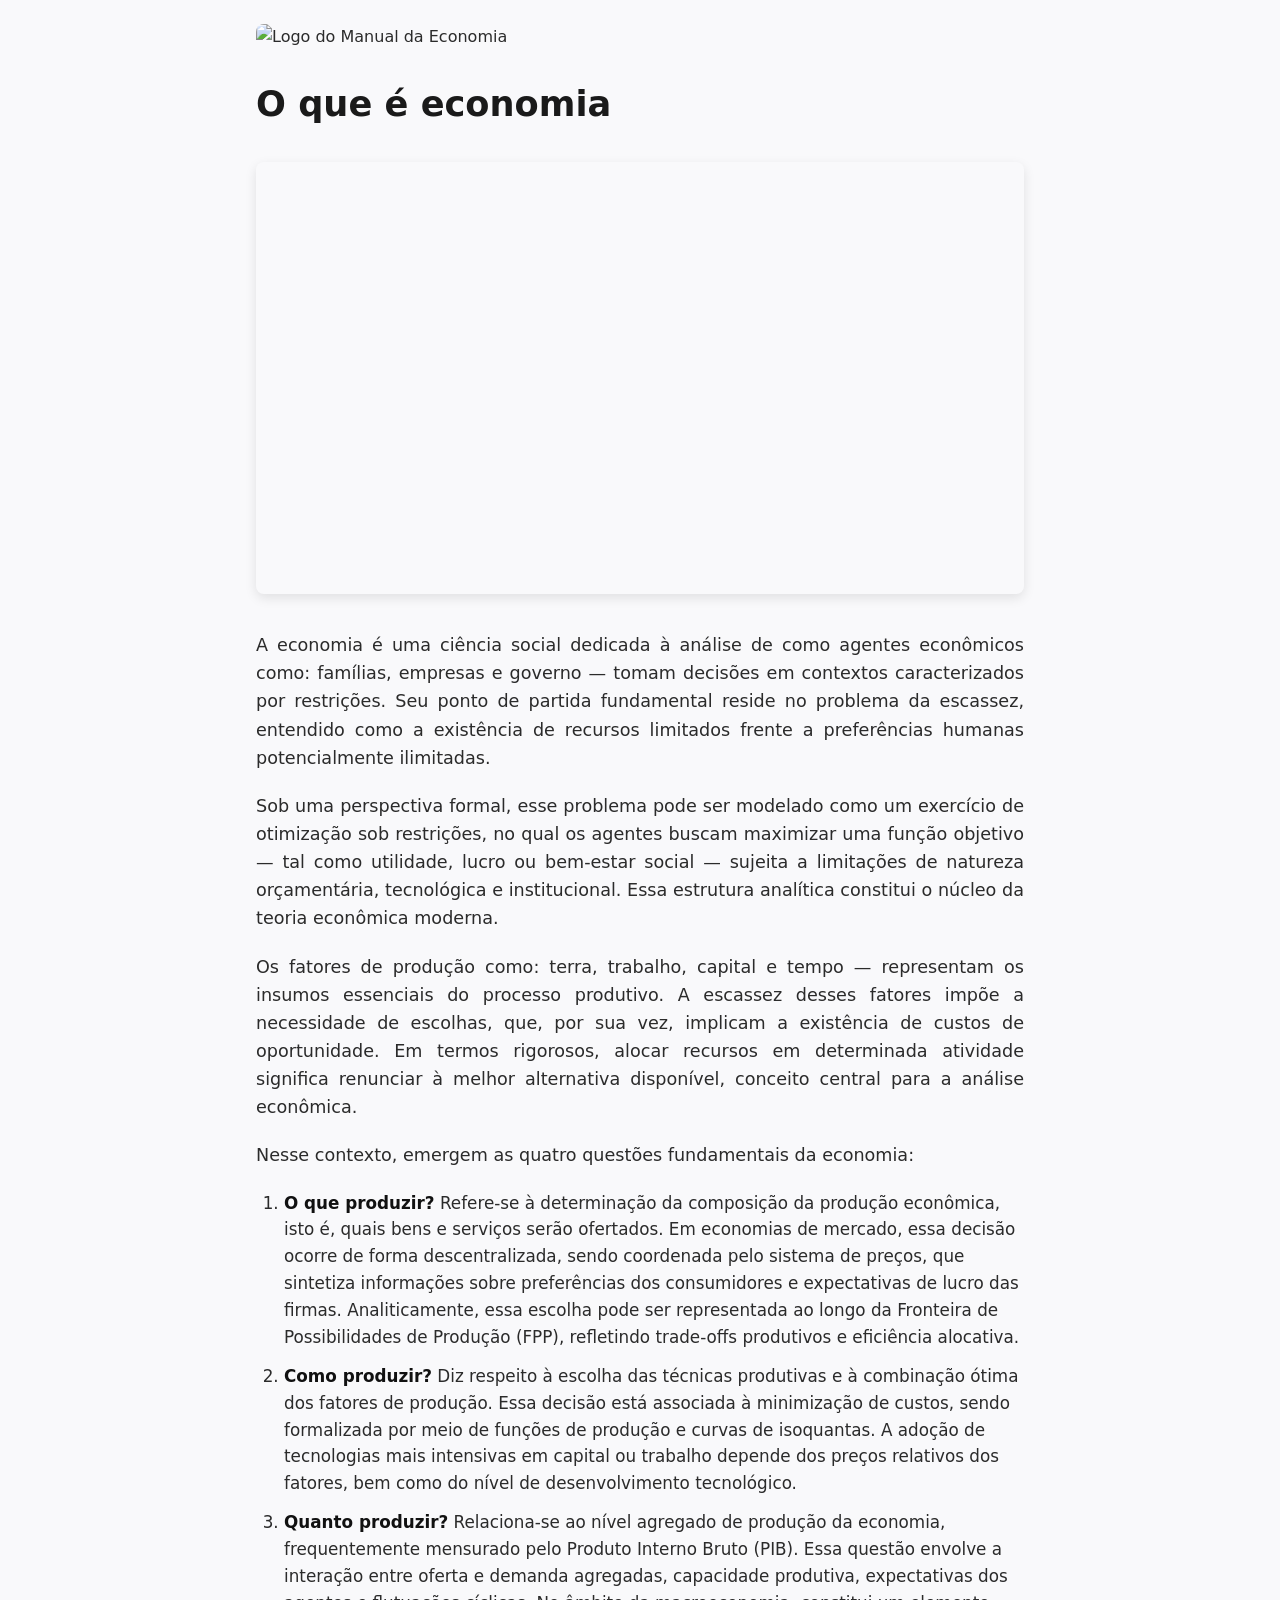
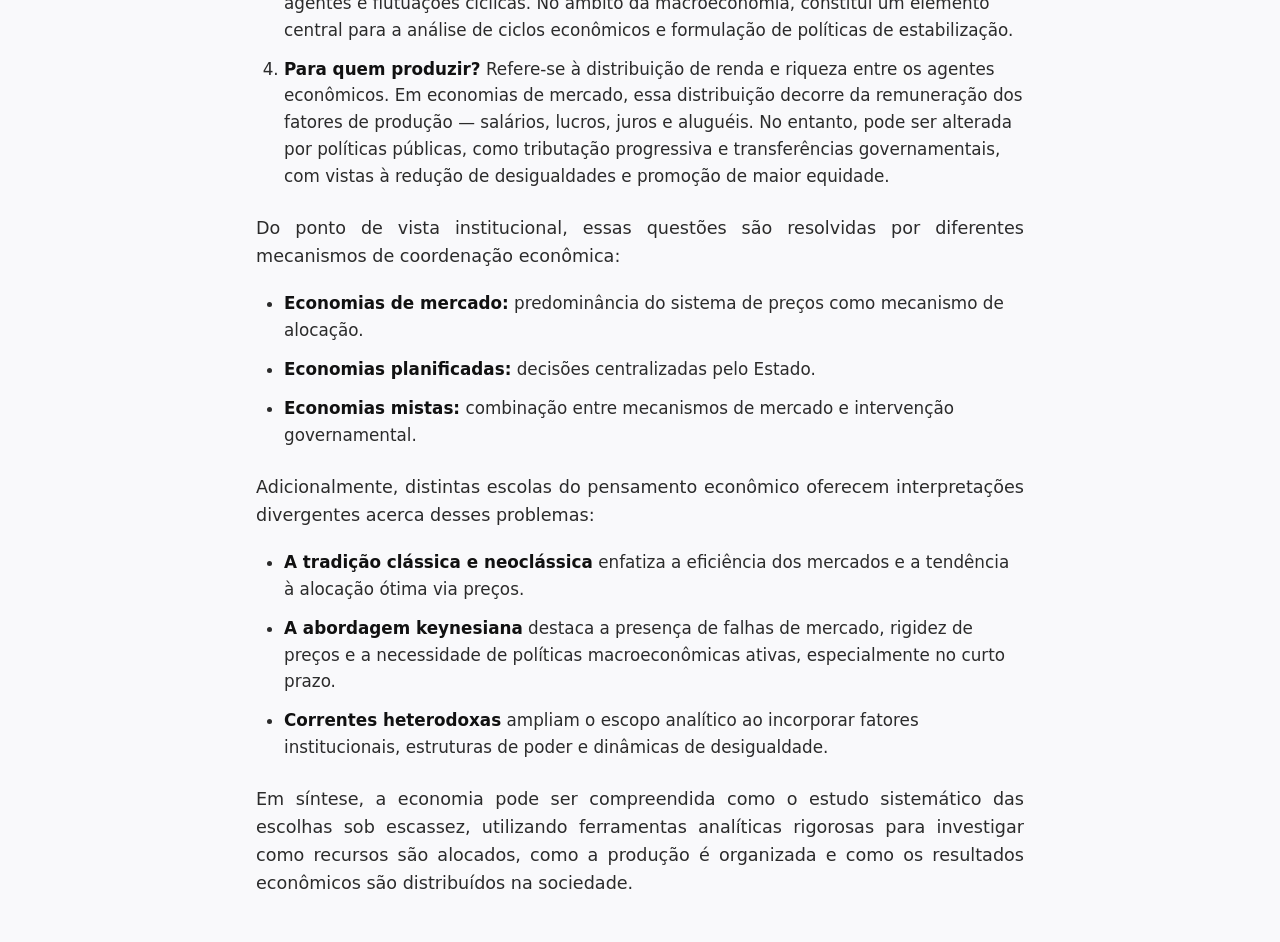
==== index.html @ 0f22dcec "Add files via upload" ====
<!DOCTYPE html>
<html lang="pt-br">
<head>
    <meta charset="UTF-8">
    <meta name="viewport" content="width=device-width, initial-scale=1.0">
    <link rel="shortcut icon" href="favicon.ico" type="image/x-icon">
    <link rel="stylesheet" href="styles.css">
    <title>Manual da Economia</title>
</head>
<body>
    <img src="Design sem nome.png" alt="Logo do Manual da Economia">
    
    <h1>O que é economia</h1>
    <iframe width="560" height="315" src="https://www.youtube.com/embed/994Bpb-o7Cg?si=yHhOIP6OdHdPiMO-" title="YouTube video player" frameborder="0" allow="accelerometer; autoplay; clipboard-write; encrypted-media; gyroscope; picture-in-picture; web-share" referrerpolicy="strict-origin-when-cross-origin" allowfullscreen></iframe>

    <p>A economia é uma ciência social dedicada à análise de como agentes econômicos como: famílias, empresas e governo — tomam decisões em contextos caracterizados por restrições. Seu ponto de partida fundamental reside no problema da escassez, entendido como a existência de recursos limitados frente a preferências humanas potencialmente ilimitadas.</p>
    
    <p>Sob uma perspectiva formal, esse problema pode ser modelado como um exercício de otimização sob restrições, no qual os agentes buscam maximizar uma função objetivo — tal como utilidade, lucro ou bem-estar social — sujeita a limitações de natureza orçamentária, tecnológica e institucional. Essa estrutura analítica constitui o núcleo da teoria econômica moderna.</p>
    
    <p>Os fatores de produção como: terra, trabalho, capital e tempo — representam os insumos essenciais do processo produtivo. A escassez desses fatores impõe a necessidade de escolhas, que, por sua vez, implicam a existência de custos de oportunidade. Em termos rigorosos, alocar recursos em determinada atividade significa renunciar à melhor alternativa disponível, conceito central para a análise econômica.</p>
    
    <p>Nesse contexto, emergem as quatro questões fundamentais da economia:</p>
    
    <ol>
        <li><strong>O que produzir?</strong> Refere-se à determinação da composição da produção econômica, isto é, quais bens e serviços serão ofertados. Em economias de mercado, essa decisão ocorre de forma descentralizada, sendo coordenada pelo sistema de preços, que sintetiza informações sobre preferências dos consumidores e expectativas de lucro das firmas. Analiticamente, essa escolha pode ser representada ao longo da Fronteira de Possibilidades de Produção (FPP), refletindo trade-offs produtivos e eficiência alocativa.</li>
        
        <li><strong>Como produzir?</strong> Diz respeito à escolha das técnicas produtivas e à combinação ótima dos fatores de produção. Essa decisão está associada à minimização de custos, sendo formalizada por meio de funções de produção e curvas de isoquantas. A adoção de tecnologias mais intensivas em capital ou trabalho depende dos preços relativos dos fatores, bem como do nível de desenvolvimento tecnológico.</li>
        
        <li><strong>Quanto produzir?</strong> Relaciona-se ao nível agregado de produção da economia, frequentemente mensurado pelo Produto Interno Bruto (PIB). Essa questão envolve a interação entre oferta e demanda agregadas, capacidade produtiva, expectativas dos agentes e flutuações cíclicas. No âmbito da macroeconomia, constitui um elemento central para a análise de ciclos econômicos e formulação de políticas de estabilização.</li>
        
        <li><strong>Para quem produzir?</strong> Refere-se à distribuição de renda e riqueza entre os agentes econômicos. Em economias de mercado, essa distribuição decorre da remuneração dos fatores de produção — salários, lucros, juros e aluguéis. No entanto, pode ser alterada por políticas públicas, como tributação progressiva e transferências governamentais, com vistas à redução de desigualdades e promoção de maior equidade.</li>
    </ol>

    <p>Do ponto de vista institucional, essas questões são resolvidas por diferentes mecanismos de coordenação econômica:</p>
    
    <ul>
        <li><strong>Economias de mercado:</strong> predominância do sistema de preços como mecanismo de alocação.</li>
        <li><strong>Economias planificadas:</strong> decisões centralizadas pelo Estado.</li>
        <li><strong>Economias mistas:</strong> combinação entre mecanismos de mercado e intervenção governamental.</li>
    </ul>

    <p>Adicionalmente, distintas escolas do pensamento econômico oferecem interpretações divergentes acerca desses problemas:</p>
    
    <ul>
        <li><strong>A tradição clássica e neoclássica</strong> enfatiza a eficiência dos mercados e a tendência à alocação ótima via preços.</li>
        <li><strong>A abordagem keynesiana</strong> destaca a presença de falhas de mercado, rigidez de preços e a necessidade de políticas macroeconômicas ativas, especialmente no curto prazo.</li>
        <li><strong>Correntes heterodoxas</strong> ampliam o escopo analítico ao incorporar fatores institucionais, estruturas de poder e dinâmicas de desigualdade.</li>
    </ul>

    <p>Em síntese, a economia pode ser compreendida como o estudo sistemático das escolhas sob escassez, utilizando ferramentas analíticas rigorosas para investigar como recursos são alocados, como a produção é organizada e como os resultados econômicos são distribuídos na sociedade.</p>
</body>
</html>
---- styles.css ----
/* Reset básico e tipografia */
* {
    box-sizing: border-box;
    margin: 0;
    padding: 0;
}

body {
    font-family: system-ui, -apple-system, BlinkMacSystemFont, 'Segoe UI', Roboto, Oxygen, Ubuntu, Cantarell, sans-serif;
    line-height: 1.6;
    color: #2b2b2b;
    background-color: #f9f9fb;
    
    /* Centraliza o conteúdo e ajusta a largura máxima para leitura confortável */
    max-width: 800px;
    margin: 0 auto;
    padding: 24px 16px;
}

/* Imagem da logo/banner */
img {
    max-width: 100%;
    height: auto;
    display: block;
    margin: 0 auto 32px auto;
    border-radius: 8px;
}

/* Vídeo do YouTube Responsivo */
iframe {
    width: 100%;
    max-width: 100%;
    height: auto;
    aspect-ratio: 16 / 9;
    border: none;
    border-radius: 8px;
    margin: 20px 0 30px 0;
    box-shadow: 0 4px 12px rgba(0, 0, 0, 0.1);
}

/* Estilização dos títulos */
h1 {
    font-size: 2.2rem;
    color: #1a1a1a;
    margin-bottom: 16px;
    line-height: 1.25;
}

/* Parágrafos */
p {
    margin-bottom: 20px;
    font-size: 1.1rem;
    text-align: justify;
}

/* Listas numeradas (ol) e não ordenadas (ul) */
ol, ul {
    margin: 0 0 24px 28px;
}

li {
    margin-bottom: 12px;
    font-size: 1.05rem;
}

strong {
    color: #111;
}

/* Cabeçalho e Navegação */
header {
    margin-bottom: 24px;
    border-bottom: 1px solid #e1e4e8;
    padding-bottom: 16px;
}

nav ul {
    list-style: none;
    margin: 0;
    padding: 0;
    display: flex;
    gap: 20px;
}

nav a {
    text-decoration: none;
    color: #0366d6;
    font-weight: 600;
}

nav a:hover {
    text-decoration: underline;
}

/* Rodapé e Botões */
footer {
    margin-top: 40px;
    padding-top: 20px;
    border-top: 1px solid #e1e4e8;
    display: flex;
    justify-content: space-between;
}

.btn {
    display: inline-block;
    padding: 10px 18px;
    background-color: #0366d6;
    color: white;
    text-decoration: none;
    border-radius: 6px;
    font-weight: 600;
    transition: background-color 0.2s;
}

.btn:hover {
    background-color: #0056b3;
}
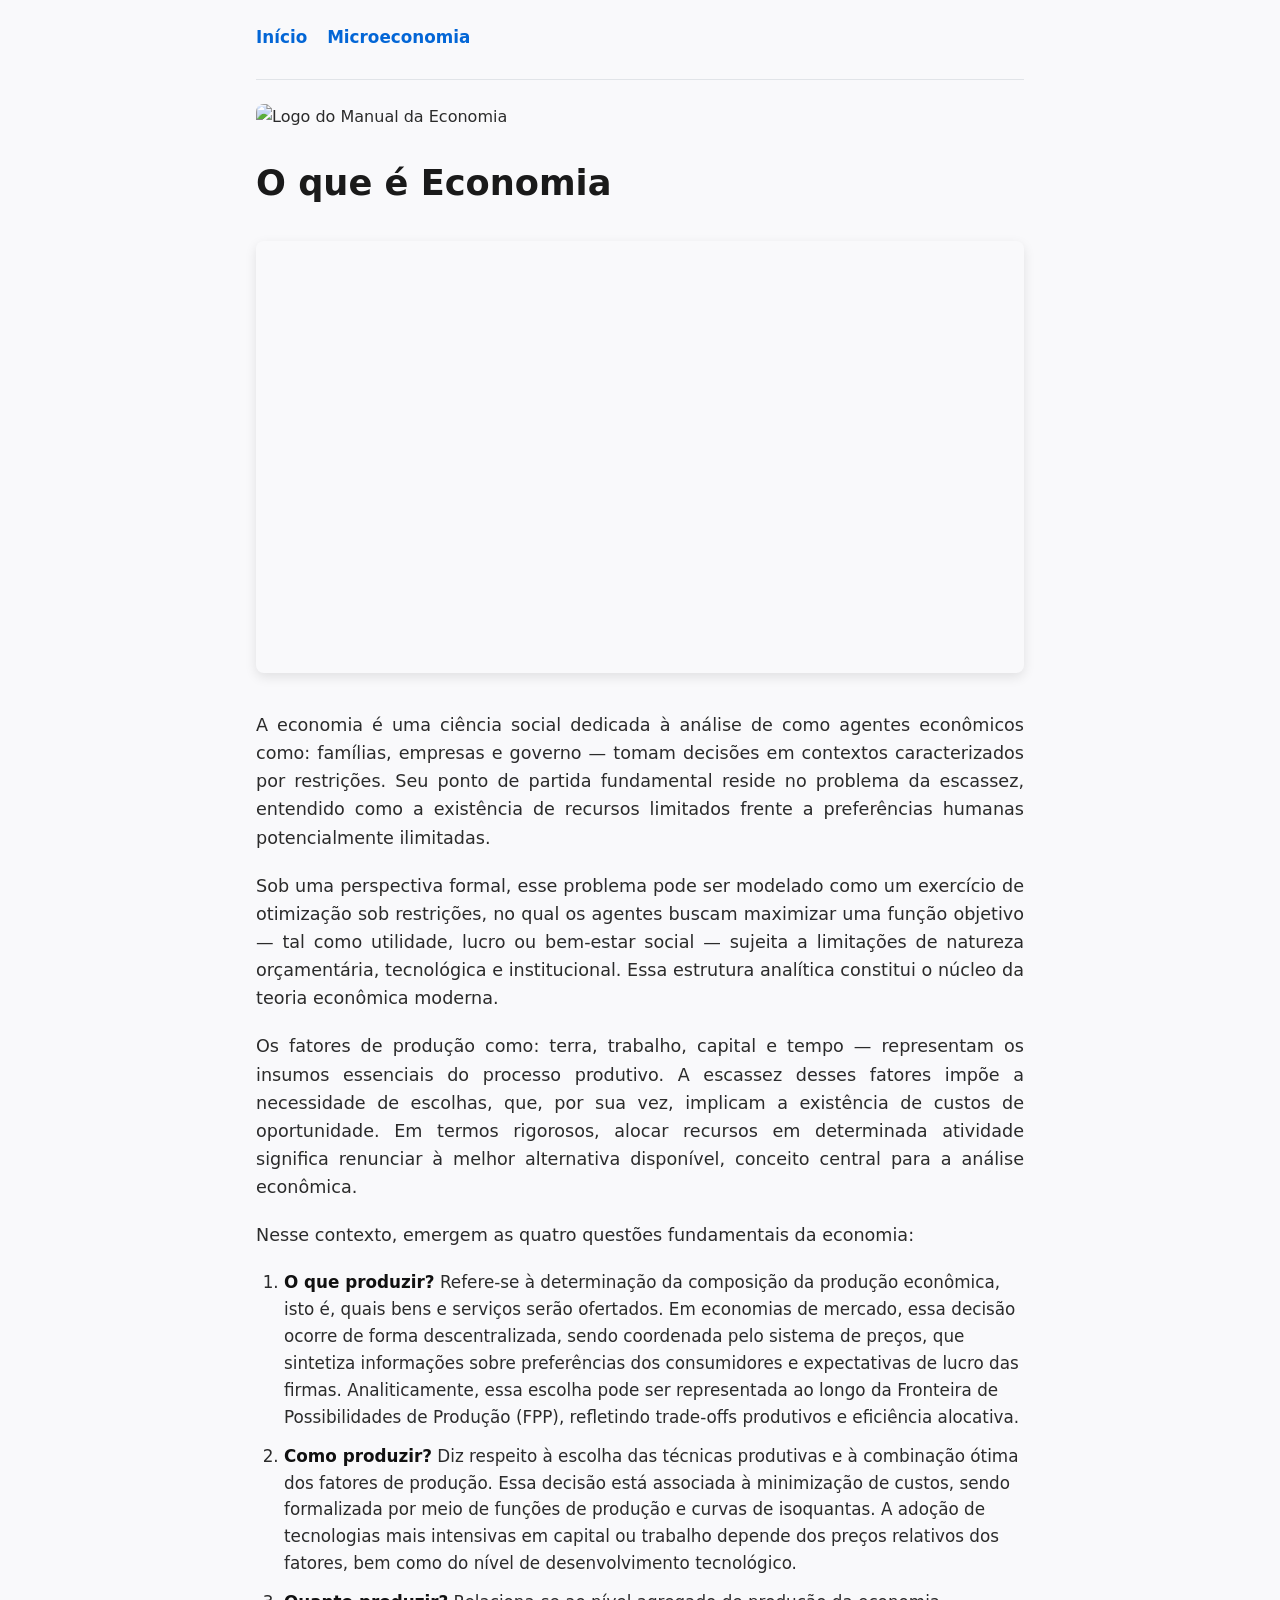
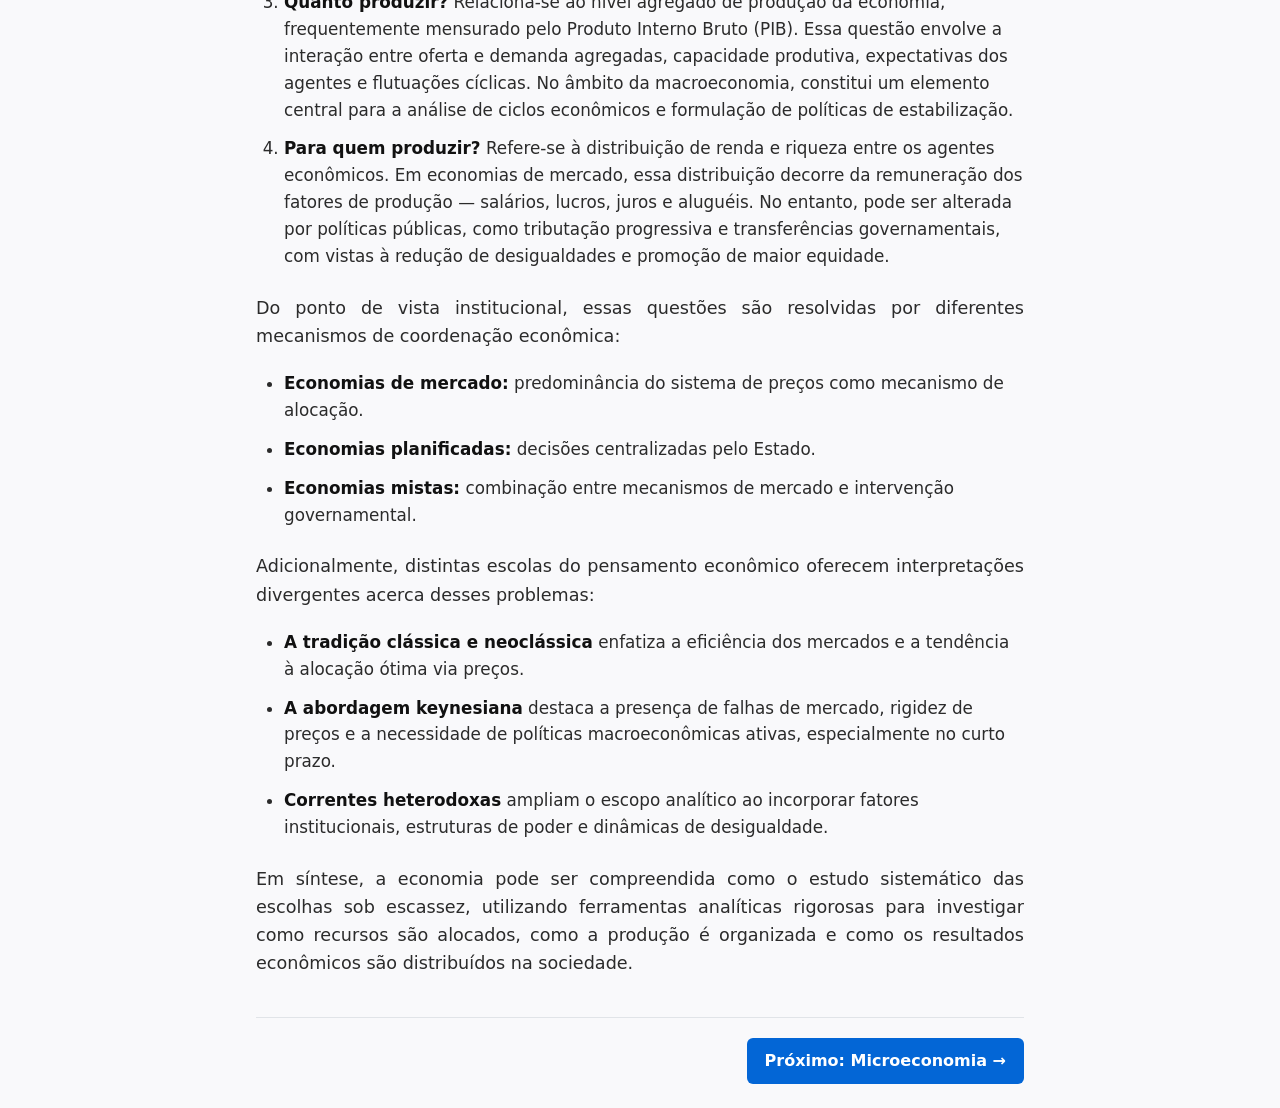
==== commit 3c73af2f: "Enhance index.html with navigation and footer Added navigation and footer sections to index.html, up" ====
--- a/index.html
+++ b/index.html
@@ -5,12 +5,22 @@
     <meta name="viewport" content="width=device-width, initial-scale=1.0">
     <link rel="shortcut icon" href="favicon.ico" type="image/x-icon">
     <link rel="stylesheet" href="styles.css">
-    <title>Manual da Economia</title>
+    <title>Manual da Economia - O que é Economia</title>
 </head>
 <body>
+    <header>
+        <nav>
+            <ul>
+                <li><a href="index.html">Início</a></li>
+                <li><a href="microeconomia.html">Microeconomia</a></li>
+            </ul>
+        </nav>
+    </header>
+
     <img src="Design sem nome.png" alt="Logo do Manual da Economia">
     
-    <h1>O que é economia</h1>
+    <h1>O que é Economia</h1>
+    
     <iframe width="560" height="315" src="https://www.youtube.com/embed/994Bpb-o7Cg?si=yHhOIP6OdHdPiMO-" title="YouTube video player" frameborder="0" allow="accelerometer; autoplay; clipboard-write; encrypted-media; gyroscope; picture-in-picture; web-share" referrerpolicy="strict-origin-when-cross-origin" allowfullscreen></iframe>
 
     <p>A economia é uma ciência social dedicada à análise de como agentes econômicos como: famílias, empresas e governo — tomam decisões em contextos caracterizados por restrições. Seu ponto de partida fundamental reside no problema da escassez, entendido como a existência de recursos limitados frente a preferências humanas potencialmente ilimitadas.</p>
@@ -48,5 +58,10 @@
     </ul>
 
     <p>Em síntese, a economia pode ser compreendida como o estudo sistemático das escolhas sob escassez, utilizando ferramentas analíticas rigorosas para investigar como recursos são alocados, como a produção é organizada e como os resultados econômicos são distribuídos na sociedade.</p>
+
+    <footer>
+        <div></div>
+        <a href="microeconomia.html" class="btn">Próximo: Microeconomia &rarr;</a>
+    </footer>
 </body>
-</html>+</html>
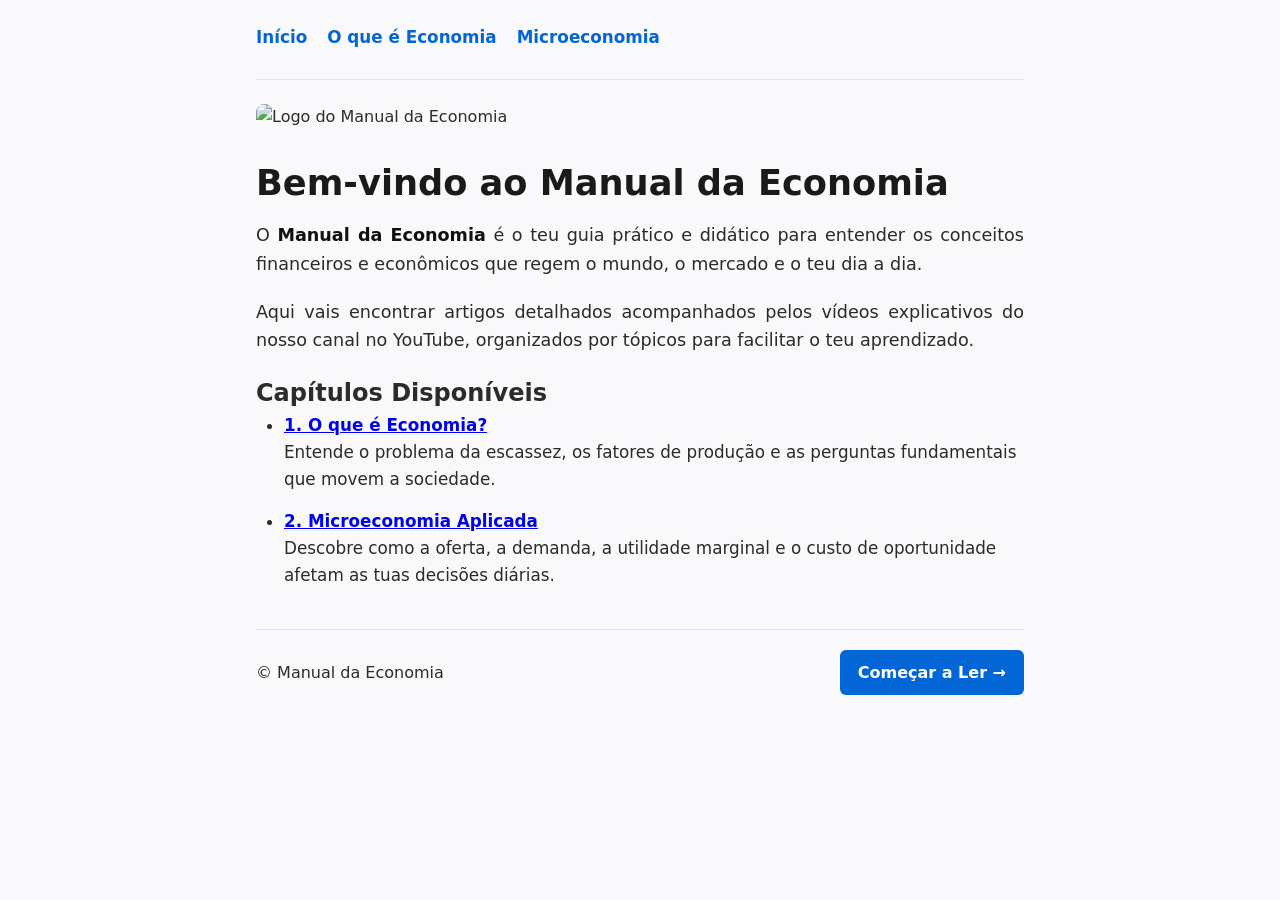
==== commit 794b6e84: "Criação da página inicial" ====
--- a/index.html
+++ b/index.html
@@ -5,63 +5,43 @@
     <meta name="viewport" content="width=device-width, initial-scale=1.0">
     <link rel="shortcut icon" href="favicon.ico" type="image/x-icon">
     <link rel="stylesheet" href="styles.css">
-    <title>Manual da Economia - O que é Economia</title>
+    <title>Manual da Economia - Início</title>
 </head>
 <body>
     <header>
         <nav>
             <ul>
                 <li><a href="index.html">Início</a></li>
+                <li><a href="o-que-e-economia.html">O que é Economia</a></li>
                 <li><a href="microeconomia.html">Microeconomia</a></li>
             </ul>
         </nav>
     </header>
 
-    <img src="Design sem nome.png" alt="Logo do Manual da Economia">
+    <img src="logo.png" alt="Logo do Manual da Economia">
     
-    <h1>O que é Economia</h1>
+    <h1>Bem-vindo ao Manual da Economia</h1>
+
+    <p>O <strong>Manual da Economia</strong> é o teu guia prático e didático para entender os conceitos financeiros e econômicos que regem o mundo, o mercado e o teu dia a dia.</p>
     
-    <iframe width="560" height="315" src="https://www.youtube.com/embed/994Bpb-o7Cg?si=yHhOIP6OdHdPiMO-" title="YouTube video player" frameborder="0" allow="accelerometer; autoplay; clipboard-write; encrypted-media; gyroscope; picture-in-picture; web-share" referrerpolicy="strict-origin-when-cross-origin" allowfullscreen></iframe>
+    <p>Aqui vais encontrar artigos detalhados acompanhados pelos vídeos explicativos do nosso canal no YouTube, organizados por tópicos para facilitar o teu aprendizado.</p>
 
-    <p>A economia é uma ciência social dedicada à análise de como agentes econômicos como: famílias, empresas e governo — tomam decisões em contextos caracterizados por restrições. Seu ponto de partida fundamental reside no problema da escassez, entendido como a existência de recursos limitados frente a preferências humanas potencialmente ilimitadas.</p>
-    
-    <p>Sob uma perspectiva formal, esse problema pode ser modelado como um exercício de otimização sob restrições, no qual os agentes buscam maximizar uma função objetivo — tal como utilidade, lucro ou bem-estar social — sujeita a limitações de natureza orçamentária, tecnológica e institucional. Essa estrutura analítica constitui o núcleo da teoria econômica moderna.</p>
-    
-    <p>Os fatores de produção como: terra, trabalho, capital e tempo — representam os insumos essenciais do processo produtivo. A escassez desses fatores impõe a necessidade de escolhas, que, por sua vez, implicam a existência de custos de oportunidade. Em termos rigorosos, alocar recursos em determinada atividade significa renunciar à melhor alternativa disponível, conceito central para a análise econômica.</p>
-    
-    <p>Nesse contexto, emergem as quatro questões fundamentais da economia:</p>
-    
-    <ol>
-        <li><strong>O que produzir?</strong> Refere-se à determinação da composição da produção econômica, isto é, quais bens e serviços serão ofertados. Em economias de mercado, essa decisão ocorre de forma descentralizada, sendo coordenada pelo sistema de preços, que sintetiza informações sobre preferências dos consumidores e expectativas de lucro das firmas. Analiticamente, essa escolha pode ser representada ao longo da Fronteira de Possibilidades de Produção (FPP), refletindo trade-offs produtivos e eficiência alocativa.</li>
-        
-        <li><strong>Como produzir?</strong> Diz respeito à escolha das técnicas produtivas e à combinação ótima dos fatores de produção. Essa decisão está associada à minimização de custos, sendo formalizada por meio de funções de produção e curvas de isoquantas. A adoção de tecnologias mais intensivas em capital ou trabalho depende dos preços relativos dos fatores, bem como do nível de desenvolvimento tecnológico.</li>
-        
-        <li><strong>Quanto produzir?</strong> Relaciona-se ao nível agregado de produção da economia, frequentemente mensurado pelo Produto Interno Bruto (PIB). Essa questão envolve a interação entre oferta e demanda agregadas, capacidade produtiva, expectativas dos agentes e flutuações cíclicas. No âmbito da macroeconomia, constitui um elemento central para a análise de ciclos econômicos e formulação de políticas de estabilização.</li>
-        
-        <li><strong>Para quem produzir?</strong> Refere-se à distribuição de renda e riqueza entre os agentes econômicos. Em economias de mercado, essa distribuição decorre da remuneração dos fatores de produção — salários, lucros, juros e aluguéis. No entanto, pode ser alterada por políticas públicas, como tributação progressiva e transferências governamentais, com vistas à redução de desigualdades e promoção de maior equidade.</li>
-    </ol>
-
-    <p>Do ponto de vista institucional, essas questões são resolvidas por diferentes mecanismos de coordenação econômica:</p>
+    <h2>Capítulos Disponíveis</h2>
     
     <ul>
-        <li><strong>Economias de mercado:</strong> predominância do sistema de preços como mecanismo de alocação.</li>
-        <li><strong>Economias planificadas:</strong> decisões centralizadas pelo Estado.</li>
-        <li><strong>Economias mistas:</strong> combinação entre mecanismos de mercado e intervenção governamental.</li>
+        <li>
+            <strong><a href="o-que-e-economia.html">1. O que é Economia?</a></strong><br>
+            Entende o problema da escassez, os fatores de produção e as perguntas fundamentais que movem a sociedade.
+        </li>
+        <li style="margin-top: 15px;">
+            <strong><a href="microeconomia.html">2. Microeconomia Aplicada</a></strong><br>
+            Descobre como a oferta, a demanda, a utilidade marginal e o custo de oportunidade afetam as tuas decisões diárias.
+        </li>
     </ul>
 
-    <p>Adicionalmente, distintas escolas do pensamento econômico oferecem interpretações divergentes acerca desses problemas:</p>
-    
-    <ul>
-        <li><strong>A tradição clássica e neoclássica</strong> enfatiza a eficiência dos mercados e a tendência à alocação ótima via preços.</li>
-        <li><strong>A abordagem keynesiana</strong> destaca a presença de falhas de mercado, rigidez de preços e a necessidade de políticas macroeconômicas ativas, especialmente no curto prazo.</li>
-        <li><strong>Correntes heterodoxas</strong> ampliam o escopo analítico ao incorporar fatores institucionais, estruturas de poder e dinâmicas de desigualdade.</li>
-    </ul>
-
-    <p>Em síntese, a economia pode ser compreendida como o estudo sistemático das escolhas sob escassez, utilizando ferramentas analíticas rigorosas para investigar como recursos são alocados, como a produção é organizada e como os resultados econômicos são distribuídos na sociedade.</p>
-
     <footer>
-        <div></div>
-        <a href="microeconomia.html" class="btn">Próximo: Microeconomia &rarr;</a>
+        <div>© Manual da Economia</div>
+        <a href="o-que-e-economia.html" class="btn">Começar a Ler &rarr;</a>
     </footer>
 </body>
-</html>
+</html>
--- a/styles.css
+++ b/styles.css
@@ -80,6 +80,7 @@
     padding: 0;
     display: flex;
     gap: 20px;
+    flex-wrap: wrap;
 }
 
 nav a {
@@ -99,6 +100,7 @@
     border-top: 1px solid #e1e4e8;
     display: flex;
     justify-content: space-between;
+    align-items: center;
 }
 
 .btn {
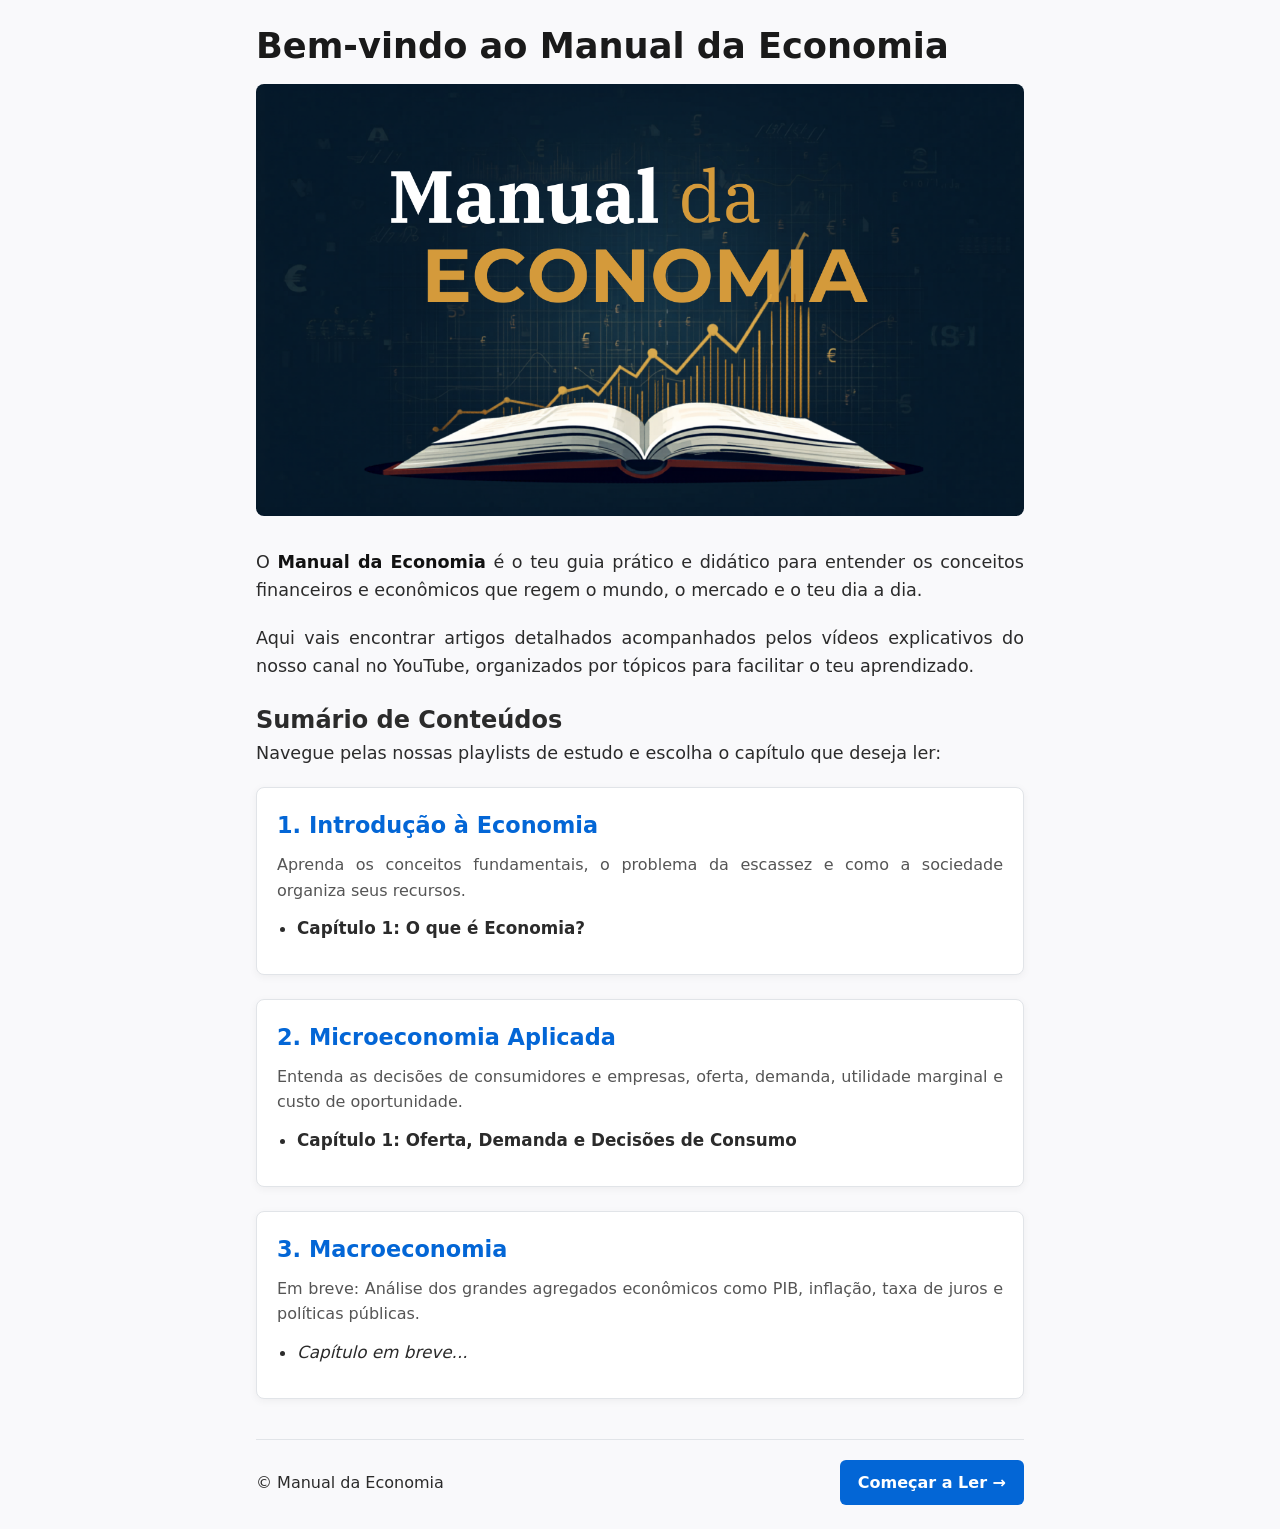
==== commit b5403a52: "Pagina Inicial" ====
--- a/index.html
+++ b/index.html
@@ -8,36 +8,41 @@
     <title>Manual da Economia - Início</title>
 </head>
 <body>
-    <header>
-        <nav>
-            <ul>
-                <li><a href="index.html">Início</a></li>
-                <li><a href="o-que-e-economia.html">O que é Economia</a></li>
-                <li><a href="microeconomia.html">Microeconomia</a></li>
-            </ul>
-        </nav>
-    </header>
+
+    <h1>Bem-vindo ao Manual da Economia</h1>
 
     <img src="logo.png" alt="Logo do Manual da Economia">
-    
-    <h1>Bem-vindo ao Manual da Economia</h1>
 
     <p>O <strong>Manual da Economia</strong> é o teu guia prático e didático para entender os conceitos financeiros e econômicos que regem o mundo, o mercado e o teu dia a dia.</p>
     
     <p>Aqui vais encontrar artigos detalhados acompanhados pelos vídeos explicativos do nosso canal no YouTube, organizados por tópicos para facilitar o teu aprendizado.</p>
 
-    <h2>Capítulos Disponíveis</h2>
-    
-    <ul>
-        <li>
-            <strong><a href="o-que-e-economia.html">1. O que é Economia?</a></strong><br>
-            Entende o problema da escassez, os fatores de produção e as perguntas fundamentais que movem a sociedade.
-        </li>
-        <li style="margin-top: 15px;">
-            <strong><a href="microeconomia.html">2. Microeconomia Aplicada</a></strong><br>
-            Descobre como a oferta, a demanda, a utilidade marginal e o custo de oportunidade afetam as tuas decisões diárias.
-        </li>
-    </ul>
+    <h2>Sumário de Conteúdos</h2>
+    <p>Navegue pelas nossas playlists de estudo e escolha o capítulo que deseja ler:</p>
+
+    <div class="playlist-card">
+        <h2>1. Introdução à Economia</h2>
+        <p>Aprenda os conceitos fundamentais, o problema da escassez e como a sociedade organiza seus recursos.</p>
+        <ul>
+            <li><a href="o-que-e-economia.html">Capítulo 1: O que é Economia?</a></li>
+        </ul>
+    </div>
+
+    <div class="playlist-card">
+        <h2>2. Microeconomia Aplicada</h2>
+        <p>Entenda as decisões de consumidores e empresas, oferta, demanda, utilidade marginal e custo de oportunidade.</p>
+        <ul>
+            <li><a href="microeconomia.html">Capítulo 1: Oferta, Demanda e Decisões de Consumo</a></li>
+        </ul>
+    </div>
+
+    <div class="playlist-card">
+        <h2>3. Macroeconomia</h2>
+        <p>Em breve: Análise dos grandes agregados econômicos como PIB, inflação, taxa de juros e políticas públicas.</p>
+        <ul>
+            <li><em>Capítulo em breve...</em></li>
+        </ul>
+    </div>
 
     <footer>
         <div>© Manual da Economia</div>
--- a/styles.css
+++ b/styles.css
@@ -116,4 +116,41 @@
 
 .btn:hover {
     background-color: #0056b3;
+}
+
+/* Estilos para os Cartões de Playlist/Sumário */
+.playlist-card {
+    background-color: #ffffff;
+    border: 1px solid #e1e4e8;
+    border-radius: 8px;
+    padding: 20px;
+    margin-bottom: 24px;
+    box-shadow: 0 2px 8px rgba(0, 0, 0, 0.05);
+}
+
+.playlist-card h2 {
+    font-size: 1.4rem;
+    color: #0366d6;
+    margin-bottom: 8px;
+}
+
+.playlist-card p {
+    font-size: 1rem;
+    color: #555;
+    margin-bottom: 12px;
+}
+
+.playlist-card ul {
+    margin: 0 0 0 20px;
+}
+
+.playlist-card a {
+    color: #2b2b2b;
+    font-weight: 600;
+    text-decoration: none;
+}
+
+.playlist-card a:hover {
+    color: #0366d6;
+    text-decoration: underline;
 }
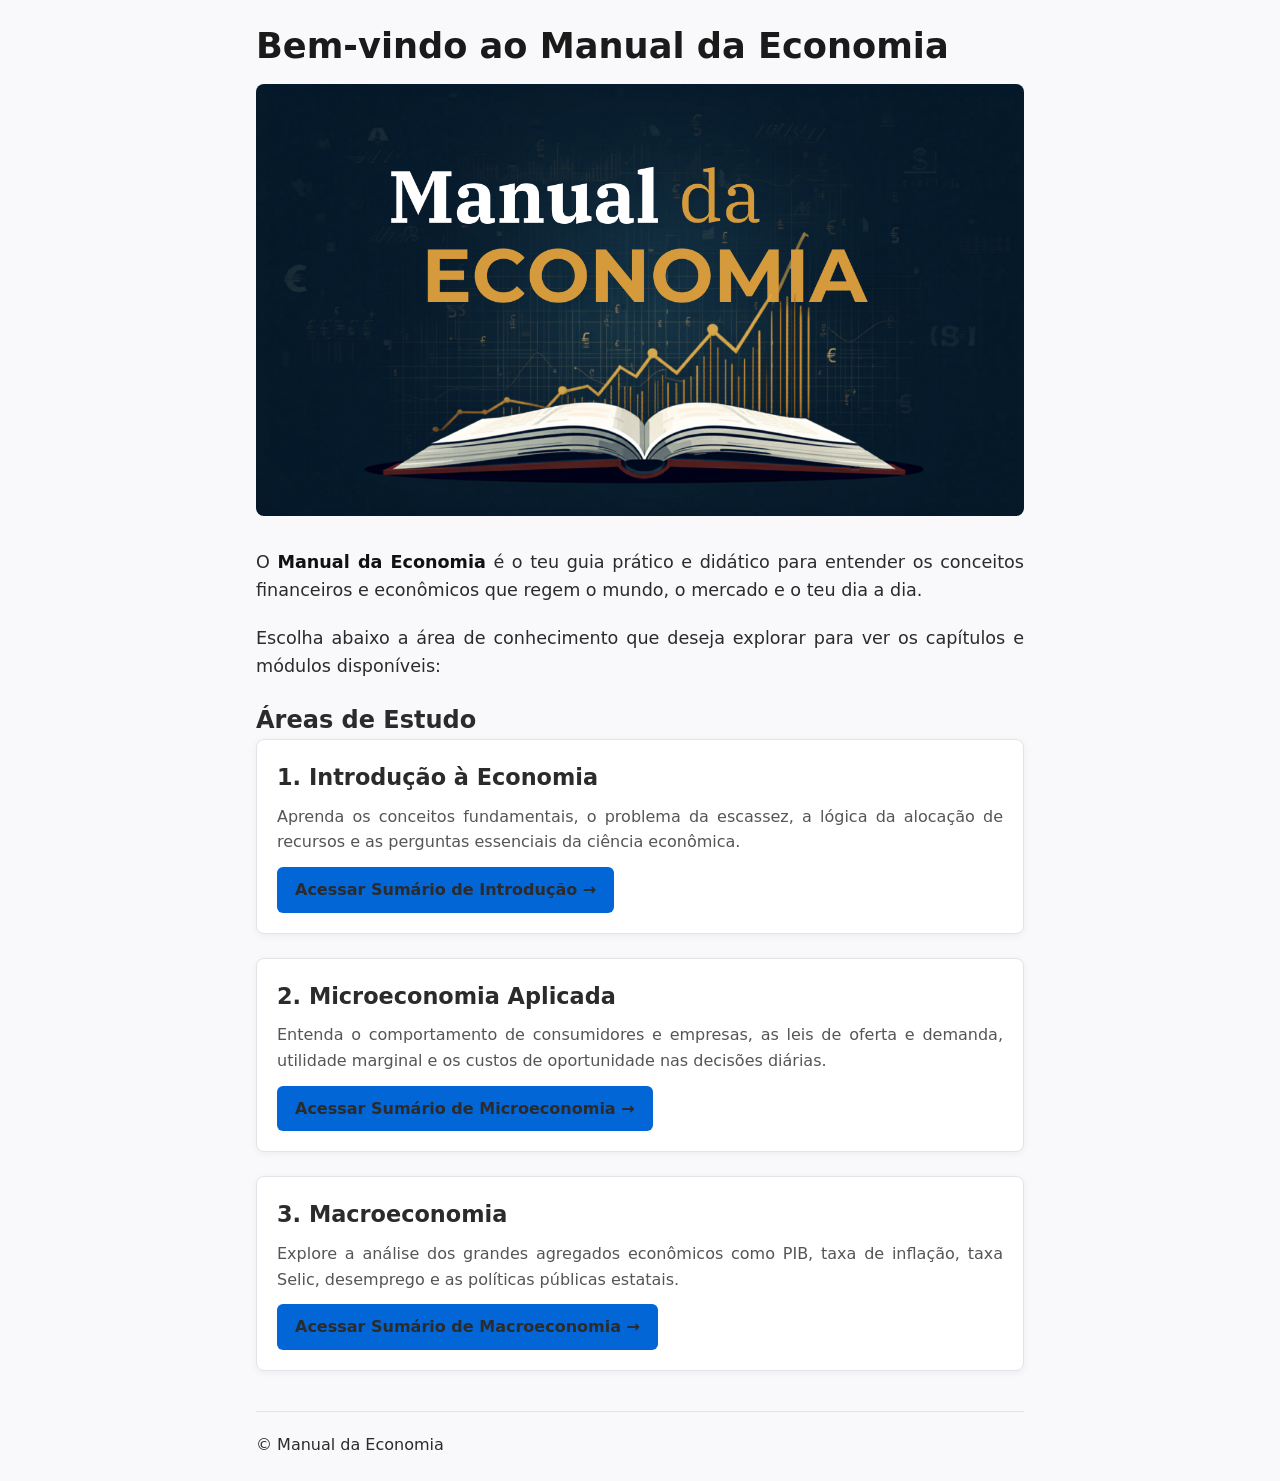
==== commit 5ba4b539: "Pagina Inicial" ====
--- a/index.html
+++ b/index.html
@@ -5,7 +5,7 @@
     <meta name="viewport" content="width=device-width, initial-scale=1.0">
     <link rel="shortcut icon" href="favicon.ico" type="image/x-icon">
     <link rel="stylesheet" href="styles.css">
-    <title>Manual da Economia - Início</title>
+    <title>Manual da Economia - Escolha o seu Campo de Estudo</title>
 </head>
 <body>
 
@@ -15,38 +15,30 @@
 
     <p>O <strong>Manual da Economia</strong> é o teu guia prático e didático para entender os conceitos financeiros e econômicos que regem o mundo, o mercado e o teu dia a dia.</p>
     
-    <p>Aqui vais encontrar artigos detalhados acompanhados pelos vídeos explicativos do nosso canal no YouTube, organizados por tópicos para facilitar o teu aprendizado.</p>
+    <p>Escolha abaixo a área de conhecimento que deseja explorar para ver os capítulos e módulos disponíveis:</p>
 
-    <h2>Sumário de Conteúdos</h2>
-    <p>Navegue pelas nossas playlists de estudo e escolha o capítulo que deseja ler:</p>
+    <h2>Áreas de Estudo</h2>
 
     <div class="playlist-card">
-        <h2>1. Introdução à Economia</h2>
-        <p>Aprenda os conceitos fundamentais, o problema da escassez e como a sociedade organiza seus recursos.</p>
-        <ul>
-            <li><a href="o-que-e-economia.html">Capítulo 1: O que é Economia?</a></li>
-        </ul>
+        <h2><a href="sumario-introducao.html">1. Introdução à Economia</a></h2>
+        <p>Aprenda os conceitos fundamentais, o problema da escassez, a lógica da alocação de recursos e as perguntas essenciais da ciência econômica.</p>
+        <a href="sumario-introducao.html" class="btn">Acessar Sumário de Introdução &rarr;</a>
     </div>
 
     <div class="playlist-card">
-        <h2>2. Microeconomia Aplicada</h2>
-        <p>Entenda as decisões de consumidores e empresas, oferta, demanda, utilidade marginal e custo de oportunidade.</p>
-        <ul>
-            <li><a href="microeconomia.html">Capítulo 1: Oferta, Demanda e Decisões de Consumo</a></li>
-        </ul>
+        <h2><a href="sumario-microeconomia.html">2. Microeconomia Aplicada</a></h2>
+        <p>Entenda o comportamento de consumidores e empresas, as leis de oferta e demanda, utilidade marginal e os custos de oportunidade nas decisões diárias.</p>
+        <a href="sumario-microeconomia.html" class="btn">Acessar Sumário de Microeconomia &rarr;</a>
     </div>
 
     <div class="playlist-card">
-        <h2>3. Macroeconomia</h2>
-        <p>Em breve: Análise dos grandes agregados econômicos como PIB, inflação, taxa de juros e políticas públicas.</p>
-        <ul>
-            <li><em>Capítulo em breve...</em></li>
-        </ul>
+        <h2><a href="sumario-macroeconomia.html">3. Macroeconomia</a></h2>
+        <p>Explore a análise dos grandes agregados econômicos como PIB, taxa de inflação, taxa Selic, desemprego e as políticas públicas estatais.</p>
+        <a href="sumario-macroeconomia.html" class="btn">Acessar Sumário de Macroeconomia &rarr;</a>
     </div>
 
     <footer>
         <div>© Manual da Economia</div>
-        <a href="o-que-e-economia.html" class="btn">Começar a Ler &rarr;</a>
     </footer>
 </body>
 </html>
--- a/styles.css
+++ b/styles.css
@@ -94,6 +94,7 @@
 }
 
 /* Rodapé e Botões */
+/* Rodapé e Botões */
 footer {
     margin-top: 40px;
     padding-top: 20px;
@@ -101,7 +102,9 @@
     display: flex;
     justify-content: space-between;
     align-items: center;
+    gap: 16px; /* Mantém um espaço de segurança se a tela for pequena */
 }
+
 
 .btn {
     display: inline-block;
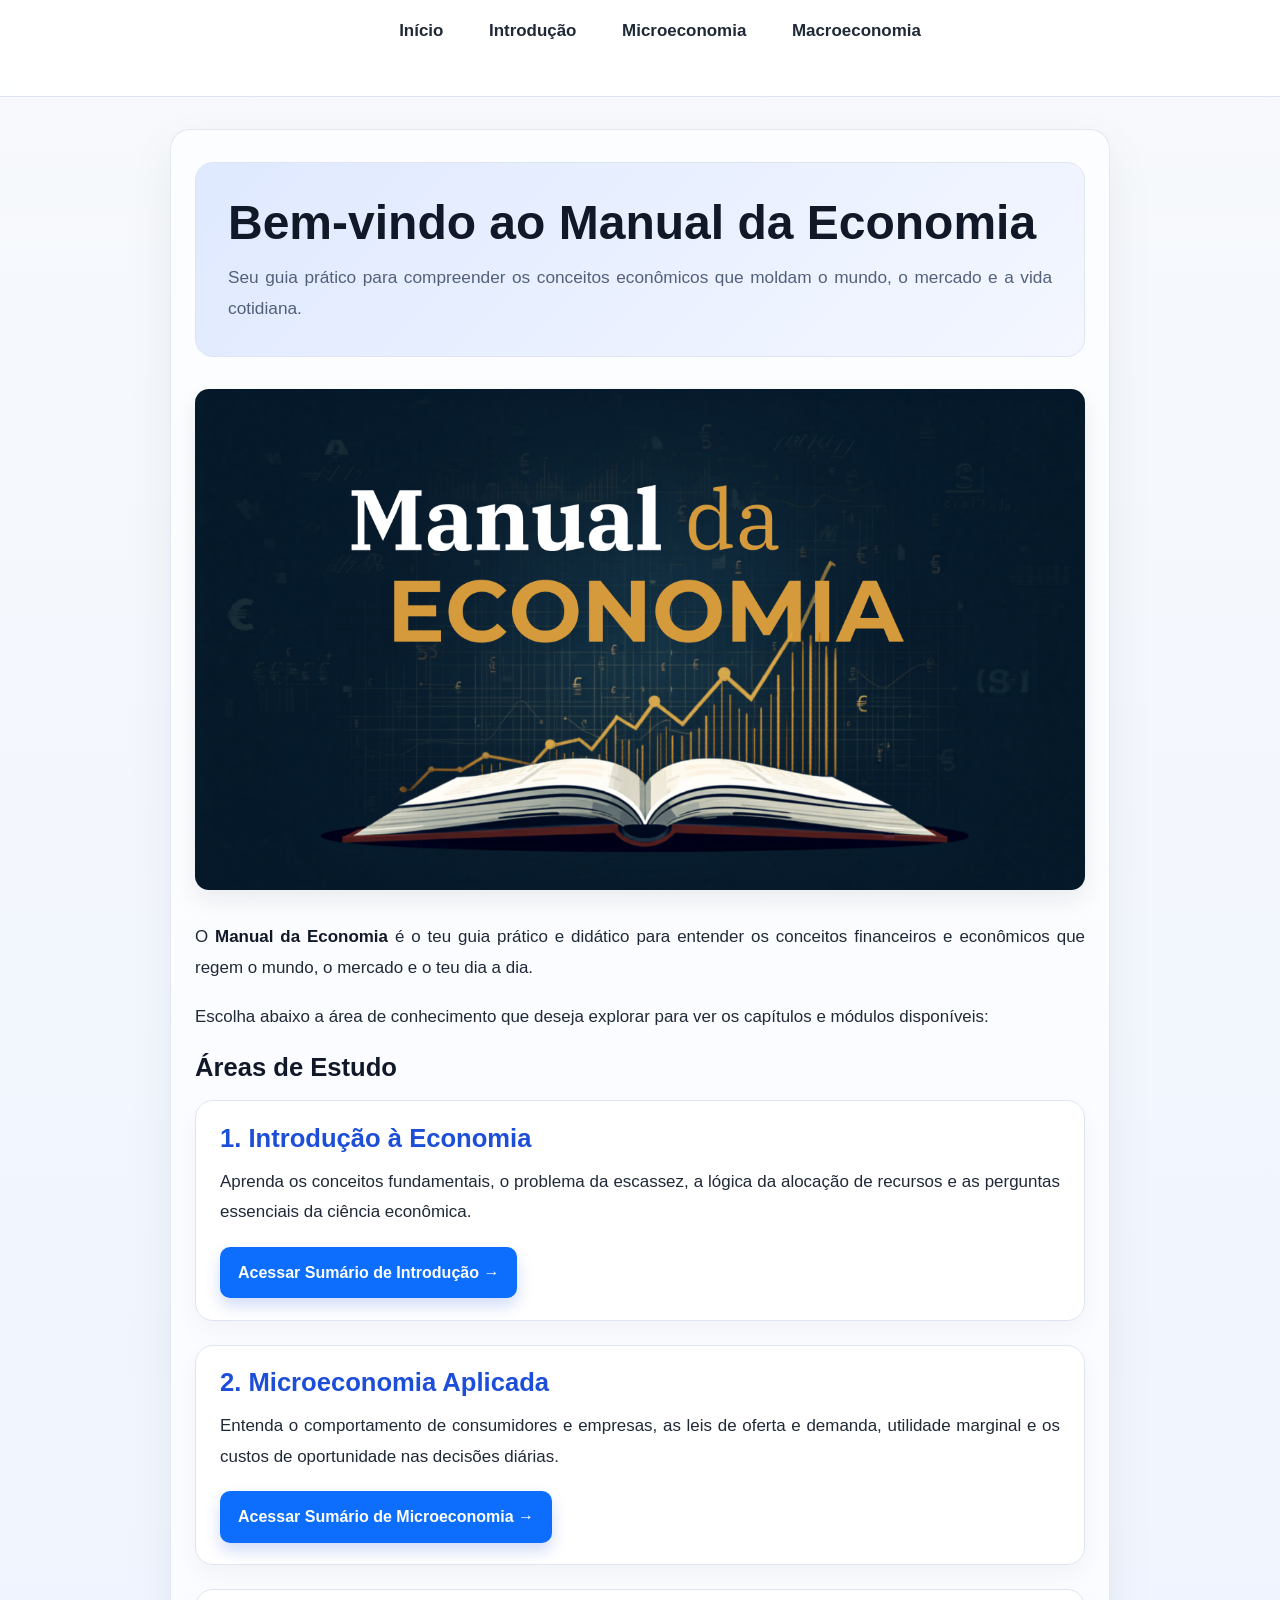
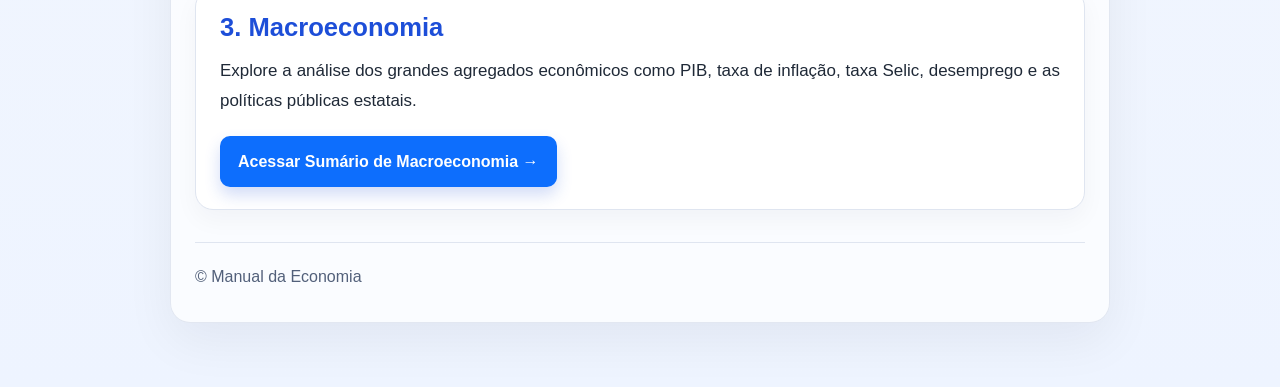
==== commit 8349106a: "Pagina Inicial" ====
--- a/index.html
+++ b/index.html
@@ -5,40 +5,57 @@
     <meta name="viewport" content="width=device-width, initial-scale=1.0">
     <link rel="shortcut icon" href="favicon.ico" type="image/x-icon">
     <link rel="stylesheet" href="styles.css">
-    <title>Manual da Economia - Escolha o seu Campo de Estudo</title>
+    <title>Manual da Economia</title>
 </head>
 <body>
+    <header class="site-header">
+        <nav>
+            <ul>
+                <li><a href="index.html">Início</a></li>
+                <li><a href="sumario-introducao.html">Introdução</a></li>
+                <li><a href="sumario-microeconomia.html">Microeconomia</a></li>
+                <li><a href="sumario-macroeconomia.html">Macroeconomia</a></li>
+            </ul>
+        </nav>
+    </header>
 
-    <h1>Bem-vindo ao Manual da Economia</h1>
+    <div class="page-shell">
+        <main>
+            <section class="hero">
+                <h1>Bem-vindo ao Manual da Economia</h1>
+                <p>Seu guia prático para compreender os conceitos econômicos que moldam o mundo, o mercado e a vida cotidiana.</p>
+            </section>
 
-    <img src="logo.png" alt="Logo do Manual da Economia">
+            <img src="logo.png" alt="Logo do Manual da Economia">
 
-    <p>O <strong>Manual da Economia</strong> é o teu guia prático e didático para entender os conceitos financeiros e econômicos que regem o mundo, o mercado e o teu dia a dia.</p>
-    
-    <p>Escolha abaixo a área de conhecimento que deseja explorar para ver os capítulos e módulos disponíveis:</p>
+            <p>O <strong>Manual da Economia</strong> é o teu guia prático e didático para entender os conceitos financeiros e econômicos que regem o mundo, o mercado e o teu dia a dia.</p>
 
-    <h2>Áreas de Estudo</h2>
+            <p>Escolha abaixo a área de conhecimento que deseja explorar para ver os capítulos e módulos disponíveis:</p>
 
-    <div class="playlist-card">
-        <h2><a href="sumario-introducao.html">1. Introdução à Economia</a></h2>
-        <p>Aprenda os conceitos fundamentais, o problema da escassez, a lógica da alocação de recursos e as perguntas essenciais da ciência econômica.</p>
-        <a href="sumario-introducao.html" class="btn">Acessar Sumário de Introdução &rarr;</a>
+            <h2>Áreas de Estudo</h2>
+
+            <div class="playlist-card">
+                <h2><a href="sumario-introducao.html">1. Introdução à Economia</a></h2>
+                <p>Aprenda os conceitos fundamentais, o problema da escassez, a lógica da alocação de recursos e as perguntas essenciais da ciência econômica.</p>
+                <a href="sumario-introducao.html" class="btn">Acessar Sumário de Introdução →</a>
+            </div>
+
+            <div class="playlist-card">
+                <h2><a href="sumario-microeconomia.html">2. Microeconomia Aplicada</a></h2>
+                <p>Entenda o comportamento de consumidores e empresas, as leis de oferta e demanda, utilidade marginal e os custos de oportunidade nas decisões diárias.</p>
+                <a href="sumario-microeconomia.html" class="btn">Acessar Sumário de Microeconomia →</a>
+            </div>
+
+            <div class="playlist-card">
+                <h2><a href="sumario-macroeconomia.html">3. Macroeconomia</a></h2>
+                <p>Explore a análise dos grandes agregados econômicos como PIB, taxa de inflação, taxa Selic, desemprego e as políticas públicas estatais.</p>
+                <a href="sumario-macroeconomia.html" class="btn">Acessar Sumário de Macroeconomia →</a>
+            </div>
+
+            <footer class="page-footer">
+                <div class="muted">© Manual da Economia</div>
+            </footer>
+        </main>
     </div>
-
-    <div class="playlist-card">
-        <h2><a href="sumario-microeconomia.html">2. Microeconomia Aplicada</a></h2>
-        <p>Entenda o comportamento de consumidores e empresas, as leis de oferta e demanda, utilidade marginal e os custos de oportunidade nas decisões diárias.</p>
-        <a href="sumario-microeconomia.html" class="btn">Acessar Sumário de Microeconomia &rarr;</a>
-    </div>
-
-    <div class="playlist-card">
-        <h2><a href="sumario-macroeconomia.html">3. Macroeconomia</a></h2>
-        <p>Explore a análise dos grandes agregados econômicos como PIB, taxa de inflação, taxa Selic, desemprego e as políticas públicas estatais.</p>
-        <a href="sumario-macroeconomia.html" class="btn">Acessar Sumário de Macroeconomia &rarr;</a>
-    </div>
-
-    <footer>
-        <div>© Manual da Economia</div>
-    </footer>
 </body>
 </html>
--- a/styles.css
+++ b/styles.css
@@ -1,159 +1,393 @@
-/* Reset básico e tipografia */
+/* 
+  Bloco de variáveis: define as cores e valores reutilizados no site.
+  Isso facilita manutenção e padronização visual.
+*/
+:root {
+  --bg: #f3f6fb;            /* Fundo geral */
+  --surface: #ffffff;       /* Fundo dos cards e blocos */
+  --surface-soft: #eef3ff;  /* Fundo suave para interações */
+  --primary: #1d4ed8;       /* Azul principal */
+  --primary-dark: #163ea8;  /* Azul mais escuro */
+  --primary-soft: #dfe9ff; /* Azul bem claro */
+  --text: #1f2937;          /* Cor principal do texto */
+  --muted: #52607a;         /* Texto secundário */
+  --border: #dfe5f0;       /* Bordas suaves */
+  --shadow: rgba(15, 23, 42, 0.08); /* Sombra leve */
+}
+
+/* 
+  Reset básico: remove margens e paddings padrões do navegador
+  e faz com que o box-sizing considere padding e borda no cálculo do tamanho.
+*/
 * {
-    box-sizing: border-box;
-    margin: 0;
-    padding: 0;
-}
-
+  box-sizing: border-box;
+  margin: 0;
+  padding: 0;
+}
+
+/* 
+  Suaviza a rolagem da página ao clicar em links internos.
+*/
+html {
+  scroll-behavior: smooth;
+}
+
+/* 
+  Estilo base do corpo da página:
+  - fonte padrão
+  - fundo com gradiente
+  - cor do texto
+  - altura de linha para melhor leitura
+*/
 body {
-    font-family: system-ui, -apple-system, BlinkMacSystemFont, 'Segoe UI', Roboto, Oxygen, Ubuntu, Cantarell, sans-serif;
-    line-height: 1.6;
-    color: #2b2b2b;
-    background-color: #f9f9fb;
-    
-    /* Centraliza o conteúdo e ajusta a largura máxima para leitura confortável */
-    max-width: 800px;
-    margin: 0 auto;
-    padding: 24px 16px;
-}
-
-/* Imagem da logo/banner */
+  margin: 0;
+  font-family: "Segoe UI", Roboto, Helvetica, Arial, sans-serif;
+  background: linear-gradient(180deg, #f7f9fc 0%, #eef4ff 100%);
+  color: var(--text);
+  line-height: 1.7;
+}
+
+/* 
+  Ajusta as imagens para ficarem responsivas.
+  max-width: 100% evita que a imagem ultrapasse o container.
+*/
 img {
-    max-width: 100%;
-    height: auto;
-    display: block;
-    margin: 0 auto 32px auto;
-    border-radius: 8px;
-}
-
-/* Vídeo do YouTube Responsivo */
+  max-width: 100%;
+  display: block;
+  margin: 0 auto 2rem;
+  border-radius: 14px;
+  box-shadow: 0 10px 25px var(--shadow);
+}
+
+/* 
+  Ajusta vídeos embutidos (como do YouTube) para manter proporção correta.
+  aspect-ratio: 16 / 9 faz o vídeo ficar responsivo.
+*/
 iframe {
+  width: 100%;
+  max-width: 100%;
+  aspect-ratio: 16 / 9;
+  border: 0;
+  border-radius: 14px;
+  margin: 1.2rem 0 2rem;
+  box-shadow: 0 10px 25px var(--shadow);
+}
+
+/* 
+  Estilo do cabeçalho principal da página.
+  position: sticky faz o menu ficar fixo ao rolar a página.
+*/
+header.site-header {
+  background: rgba(255, 255, 255, 0.9);
+  border-bottom: 1px solid var(--border);
+  backdrop-filter: blur(10px);
+  position: sticky;
+  top: 0;
+  z-index: 10;
+}
+
+/* 
+  Container de navegação.
+  max-width centraliza o menu e limita sua largura.
+*/
+nav {
+  max-width: 1100px;
+  margin: 0 auto;
+  padding: 1rem 1.25rem;
+}
+
+/* 
+  Lista do menu.
+  display: flex organiza os links horizontalmente.
+  flex-wrap: wrap permite quebra em telas menores.
+*/
+nav ul {
+  list-style: none;
+  display: flex;
+  justify-content: center;
+  flex-wrap: wrap;
+  gap: 0.75rem 1.25rem;
+}
+
+/* 
+  Estilo dos links do menu.
+  text-decoration: none remove o sublinhado.
+  padding ajuda a aumentar a área clicável.
+*/
+nav a {
+  color: var(--text);
+  text-decoration: none;
+  font-weight: 600;
+  padding: 0.5rem 0.8rem;
+  border-radius: 999px;
+  transition: all 0.2s ease;
+}
+
+/* 
+  Efeito ao passar o mouse sobre os links do menu.
+*/
+nav a:hover,
+nav a:focus {
+  background: var(--surface-soft);
+  color: var(--primary-dark);
+}
+
+/* 
+  Wrapper que centraliza o conteúdo principal do site.
+  max-width limita a largura e padding cria espaço.
+*/
+.page-shell {
+  max-width: 980px;
+  margin: 0 auto;
+  padding: 2rem 1.25rem 4rem;
+}
+
+/* 
+  Área principal do conteúdo.
+  background branco, borda suave e sombras para criar destaque.
+*/
+main {
+  background: rgba(255, 255, 255, 0.7);
+  border: 1px solid rgba(223, 229, 240, 0.9);
+  border-radius: 20px;
+  box-shadow: 0 18px 50px rgba(15, 23, 42, 0.06);
+  padding: 2rem 1.5rem;
+}
+
+/* 
+  Seção hero: área inicial com destaque.
+  Gradiente azul claro para chamar atenção para o título.
+*/
+.hero {
+  background: linear-gradient(135deg, var(--primary-soft), #f4f7ff);
+  border: 1px solid var(--border);
+  border-radius: 18px;
+  padding: 2rem;
+  margin-bottom: 2rem;
+}
+
+/* 
+  Estilo do título da seção hero.
+  clamp() torna o texto responsivo conforme a largura da tela.
+*/
+.hero h1 {
+  margin: 0 0 0.75rem;
+  font-size: clamp(2rem, 4vw, 3rem);
+  line-height: 1.15;
+}
+
+/* 
+  Descrição da seção hero.
+*/
+.hero p {
+  margin: 0;
+  color: var(--muted);
+  font-size: 1.08rem;
+}
+
+/* 
+  Estilo geral dos títulos h1, h2 e h3.
+*/
+h1,
+h2,
+h3 {
+  color: #111827;
+  line-height: 1.25;
+  margin-bottom: 1rem;
+}
+
+/* 
+  Título principal da página.
+*/
+h1 {
+  font-size: clamp(2rem, 3vw, 2.7rem);
+}
+
+/* 
+  Títulos secundários.
+*/
+h2 {
+  font-size: clamp(1.4rem, 2vw, 1.9rem);
+}
+
+/* 
+  Define cor e tamanho dos parágrafos e itens de lista.
+*/
+p,
+li {
+  color: var(--text);
+  font-size: 1.06rem;
+  line-height: 1.8;
+}
+
+/* 
+  Estilo dos parágrafos.
+  text-align: justify deixa o texto alinhado de forma mais limpa.
+*/
+p {
+  margin-bottom: 1.2rem;
+  text-align: justify;
+}
+
+/* 
+  Estilo das listas.
+  margin e padding ajustam o espaçamento interno.
+*/
+ol,
+ul {
+  margin: 0 0 1.5rem 1.5rem;
+  padding-left: 1rem;
+}
+
+/* 
+  Espaçamento entre os itens de lista.
+*/
+li {
+  margin-bottom: 0.6rem;
+}
+
+/* 
+  Realça textos em negrito.
+*/
+strong {
+  color: #111827;
+}
+
+/* 
+  Cartões de conteúdo e playlists.
+  Esses blocos servem para destacar blocos de informação.
+*/
+.content-card,
+.playlist-card {
+  background: var(--surface);
+  border: 1px solid var(--border);
+  border-radius: 18px;
+  padding: 1.35rem 1.5rem;
+  margin-bottom: 1.5rem;
+  box-shadow: 0 10px 25px rgba(15, 23, 42, 0.04);
+}
+
+/* 
+  Ajusta o título interno dos cards.
+*/
+.playlist-card h2 {
+  margin-bottom: 0.75rem;
+}
+
+/* 
+  Ajusta a lista dentro do card.
+*/
+.playlist-card ul {
+  margin-left: 1.2rem;
+}
+
+/* 
+  Estilo dos links dentro dos cards.
+*/
+.playlist-card a,
+.content-card a {
+  color: var(--primary);
+  text-decoration: none;
+  font-weight: 600;
+}
+
+/* 
+  Efeito ao passar o mouse sobre links dentro dos cards.
+*/
+.playlist-card a:hover,
+.content-card a:hover,
+.playlist-card a:focus,
+.content-card a:focus {
+  text-decoration: underline;
+}
+
+/* 
+  Rodapé da página.
+  border-top separa o rodapé do conteúdo.
+  display: flex organiza os itens em linha.
+*/
+.page-footer {
+  margin-top: 2rem;
+  padding-top: 1.25rem;
+  border-top: 1px solid var(--border);
+  display: flex;
+  justify-content: space-between;
+  align-items: center;
+  gap: 1rem;
+  flex-wrap: wrap;
+}
+
+/* 
+  Estilo dos botões.
+  background azul escuro, texto branco, bordas arredondadas.
+*/
+.btn {
+  display: inline-flex;
+  align-items: center;
+  justify-content: center;
+  min-height: 44px;
+  padding: 0.7rem 1.1rem;
+  background: linear-gradient(135deg, var(--primary), var(--primary-dark));
+  color: #fff;
+  border-radius: 10px;
+  text-decoration: none;
+  font-weight: 700;
+  box-shadow: 0 8px 16px rgba(29, 78, 216, 0.2);
+  transition: transform 0.18s ease, box-shadow 0.18s ease;
+}
+
+/* 
+  Efeito ao passar o mouse sobre o botão.
+*/
+.btn:hover,
+.btn:focus {
+  transform: translateY(-1px);
+  box-shadow: 0 10px 18px rgba(29, 78, 216, 0.28);
+}
+
+.playlist-card .btn,
+a.btn {
+  background: #0d6efd !important;
+  color: #fff !important;
+  font-weight: 700 !important;
+  padding: 12px 18px !important;
+  border-radius: 10px !important;
+}
+
+/* 
+  Classe auxiliar para texto mais suave.
+*/
+.muted {
+  color: var(--muted);
+}
+
+/* 
+  Media query para telas pequenas.
+  Ajusta layout e espaçamentos em dispositivos móveis.
+*/
+@media (max-width: 680px) {
+  nav ul {
+    justify-content: flex-start;
+  }
+
+  nav a {
+    padding: 0.45rem 0.6rem;
+  }
+
+  .page-shell {
+    padding: 1rem 0.85rem 3rem;
+  }
+
+  main {
+    padding: 1.2rem 1rem;
+  }
+
+  .page-footer {
+    flex-direction: column;
+    align-items: stretch;
+  }
+
+  .page-footer .btn {
     width: 100%;
-    max-width: 100%;
-    height: auto;
-    aspect-ratio: 16 / 9;
-    border: none;
-    border-radius: 8px;
-    margin: 20px 0 30px 0;
-    box-shadow: 0 4px 12px rgba(0, 0, 0, 0.1);
-}
-
-/* Estilização dos títulos */
-h1 {
-    font-size: 2.2rem;
-    color: #1a1a1a;
-    margin-bottom: 16px;
-    line-height: 1.25;
-}
-
-/* Parágrafos */
-p {
-    margin-bottom: 20px;
-    font-size: 1.1rem;
-    text-align: justify;
-}
-
-/* Listas numeradas (ol) e não ordenadas (ul) */
-ol, ul {
-    margin: 0 0 24px 28px;
-}
-
-li {
-    margin-bottom: 12px;
-    font-size: 1.05rem;
-}
-
-strong {
-    color: #111;
-}
-
-/* Cabeçalho e Navegação */
-header {
-    margin-bottom: 24px;
-    border-bottom: 1px solid #e1e4e8;
-    padding-bottom: 16px;
-}
-
-nav ul {
-    list-style: none;
-    margin: 0;
-    padding: 0;
-    display: flex;
-    gap: 20px;
-    flex-wrap: wrap;
-}
-
-nav a {
-    text-decoration: none;
-    color: #0366d6;
-    font-weight: 600;
-}
-
-nav a:hover {
-    text-decoration: underline;
-}
-
-/* Rodapé e Botões */
-/* Rodapé e Botões */
-footer {
-    margin-top: 40px;
-    padding-top: 20px;
-    border-top: 1px solid #e1e4e8;
-    display: flex;
-    justify-content: space-between;
-    align-items: center;
-    gap: 16px; /* Mantém um espaço de segurança se a tela for pequena */
-}
-
-
-.btn {
-    display: inline-block;
-    padding: 10px 18px;
-    background-color: #0366d6;
-    color: white;
-    text-decoration: none;
-    border-radius: 6px;
-    font-weight: 600;
-    transition: background-color 0.2s;
-}
-
-.btn:hover {
-    background-color: #0056b3;
-}
-
-/* Estilos para os Cartões de Playlist/Sumário */
-.playlist-card {
-    background-color: #ffffff;
-    border: 1px solid #e1e4e8;
-    border-radius: 8px;
-    padding: 20px;
-    margin-bottom: 24px;
-    box-shadow: 0 2px 8px rgba(0, 0, 0, 0.05);
-}
-
-.playlist-card h2 {
-    font-size: 1.4rem;
-    color: #0366d6;
-    margin-bottom: 8px;
-}
-
-.playlist-card p {
-    font-size: 1rem;
-    color: #555;
-    margin-bottom: 12px;
-}
-
-.playlist-card ul {
-    margin: 0 0 0 20px;
-}
-
-.playlist-card a {
-    color: #2b2b2b;
-    font-weight: 600;
-    text-decoration: none;
-}
-
-.playlist-card a:hover {
-    color: #0366d6;
-    text-decoration: underline;
+  }
 }
